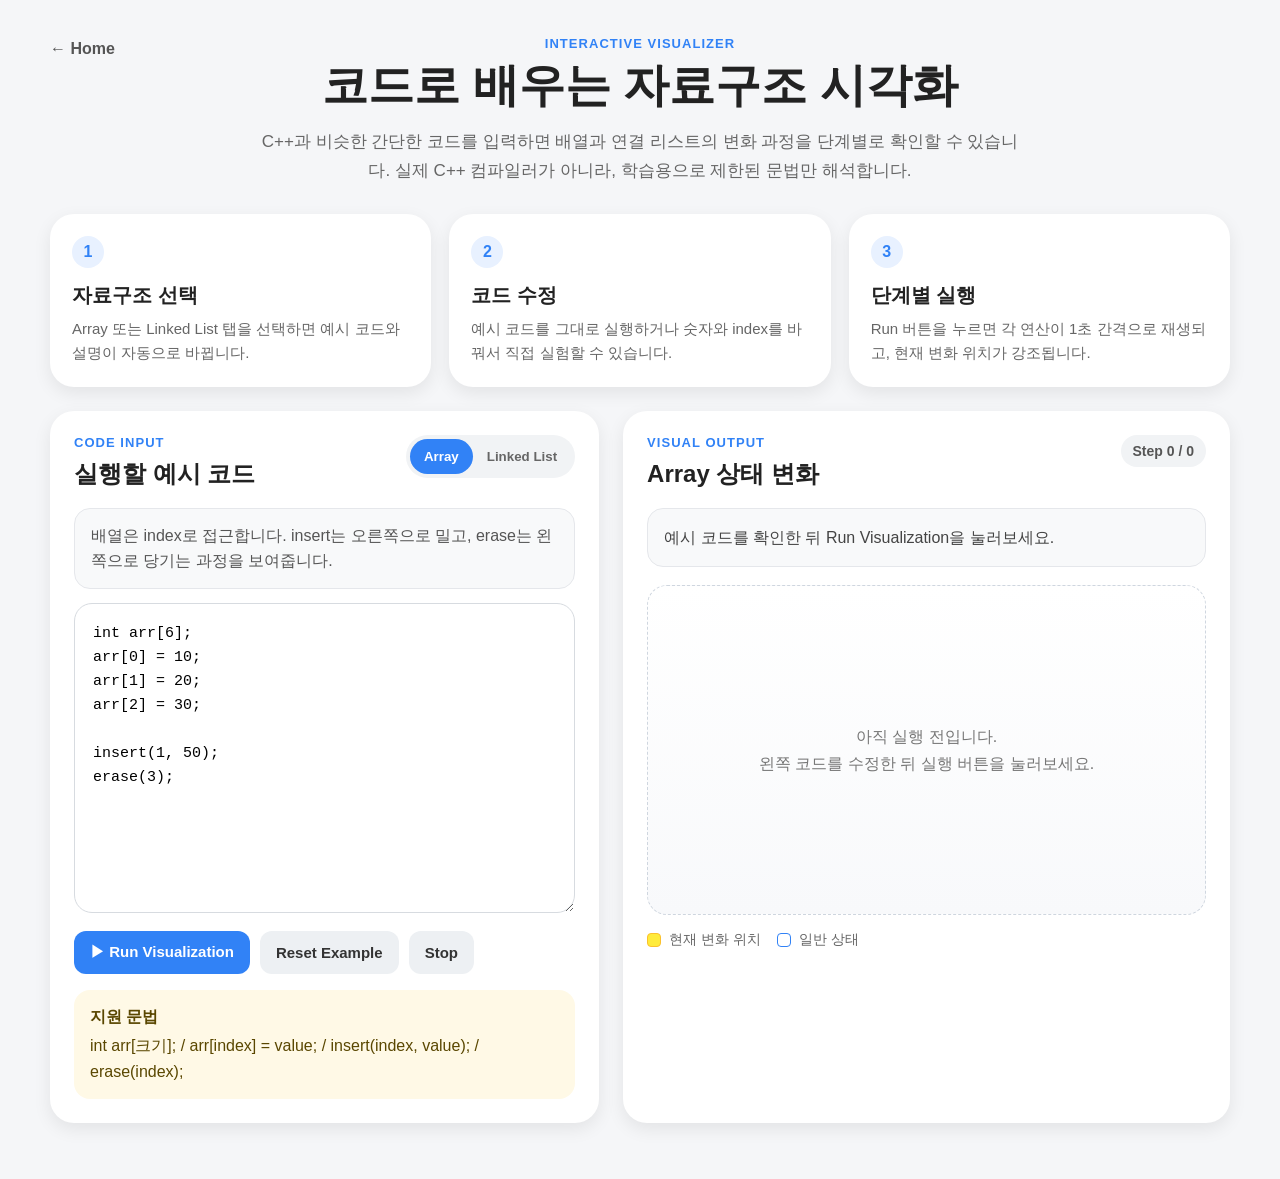
==== docs/adt-visualizer.html @ 96924b0a "add code-based ADT visualizer page" ====
<!DOCTYPE html>
<html lang="ko">
<head>
    <meta charset="UTF-8">
    <meta name="viewport" content="width=device-width, initial-scale=1.0">
    <title>Code Visualizer | Data Structure Learning Platform</title>
    <link rel="stylesheet" href="adt-visualizer.css">
</head>
<body>
    <main class="page">
        <header class="hero">
            <a class="back-link" href="index.html">← Home</a>
            <p class="eyebrow">Interactive Visualizer</p>
            <h1>코드로 배우는 자료구조 시각화</h1>
            <p class="hero-description">
                C++과 비슷한 간단한 코드를 입력하면 배열과 연결 리스트의 변화 과정을 단계별로 확인할 수 있습니다.
                실제 C++ 컴파일러가 아니라, 학습용으로 제한된 문법만 해석합니다.
            </p>
        </header>

        <section class="guide-grid" aria-label="사용 방법 안내">
            <article class="guide-card">
                <span class="guide-number">1</span>
                <h2>자료구조 선택</h2>
                <p>Array 또는 Linked List 탭을 선택하면 예시 코드와 설명이 자동으로 바뀝니다.</p>
            </article>
            <article class="guide-card">
                <span class="guide-number">2</span>
                <h2>코드 수정</h2>
                <p>예시 코드를 그대로 실행하거나 숫자와 index를 바꿔서 직접 실험할 수 있습니다.</p>
            </article>
            <article class="guide-card">
                <span class="guide-number">3</span>
                <h2>단계별 실행</h2>
                <p>Run 버튼을 누르면 각 연산이 1초 간격으로 재생되고, 현재 변화 위치가 강조됩니다.</p>
            </article>
        </section>

        <section class="workspace">
            <div class="left-panel">
                <div class="panel-header">
                    <div>
                        <p class="panel-label">Code Input</p>
                        <h2>실행할 예시 코드</h2>
                    </div>
                    <div class="tabs" role="tablist" aria-label="자료구조 선택">
                        <button class="tab-btn active" type="button" data-mode="array">Array</button>
                        <button class="tab-btn" type="button" data-mode="list">Linked List</button>
                    </div>
                </div>

                <div class="syntax-help" id="syntaxHelp"></div>
                <textarea id="codeEditor" spellcheck="false" aria-label="시각화할 코드 입력"></textarea>

                <div class="button-row">
                    <button id="runBtn" class="primary-btn" type="button">▶ Run Visualization</button>
                    <button id="resetBtn" class="secondary-btn" type="button">Reset Example</button>
                    <button id="stopBtn" class="secondary-btn" type="button">Stop</button>
                </div>

                <div class="notice">
                    <strong>지원 문법</strong>
                    <p id="supportedSyntax"></p>
                </div>
            </div>

            <div class="right-panel">
                <div class="panel-header">
                    <div>
                        <p class="panel-label">Visual Output</p>
                        <h2 id="visualTitle">Array 상태 변화</h2>
                    </div>
                    <div class="step-badge" id="stepBadge">Step 0 / 0</div>
                </div>

                <div class="status-box" id="statusMsg">왼쪽 코드를 확인한 뒤 Run Visualization을 눌러보세요.</div>
                <div class="visual-stage" id="visualStage"></div>

                <div class="legend">
                    <span><i class="legend-active"></i> 현재 변화 위치</span>
                    <span><i class="legend-normal"></i> 일반 상태</span>
                </div>
            </div>
        </section>
    </main>

    <script src="adt-visualizer.js"></script>
</body>
</html>
---- docs/adt-visualizer.css ----
* {
    margin: 0;
    padding: 0;
    box-sizing: border-box;
}

body {
    min-height: 100vh;
    background-color: #f5f6f8;
    color: #222;
    font-family: Arial, sans-serif;
}

.page {
    width: min(1180px, calc(100% - 40px));
    margin: 0 auto;
    padding: 36px 0 56px;
}

.hero {
    text-align: center;
    margin-bottom: 28px;
    position: relative;
}

.back-link {
    position: absolute;
    left: 0;
    top: 4px;
    color: #555;
    text-decoration: none;
    font-weight: 700;
}

.back-link:hover {
    color: #3182f6;
}

.eyebrow,
.panel-label {
    color: #3182f6;
    font-size: 13px;
    font-weight: 800;
    letter-spacing: 0.08em;
    text-transform: uppercase;
    margin-bottom: 8px;
}

.hero h1 {
    font-size: 46px;
    line-height: 1.15;
    margin-bottom: 16px;
}

.hero-description {
    max-width: 760px;
    margin: 0 auto;
    color: #666;
    font-size: 17px;
    line-height: 1.7;
}

.guide-grid {
    display: grid;
    grid-template-columns: repeat(3, 1fr);
    gap: 18px;
    margin-bottom: 24px;
}

.guide-card,
.left-panel,
.right-panel {
    background-color: #fff;
    border-radius: 24px;
    box-shadow: 0 6px 18px rgba(0, 0, 0, 0.08);
}

.guide-card {
    padding: 22px;
}

.guide-number {
    display: inline-flex;
    align-items: center;
    justify-content: center;
    width: 32px;
    height: 32px;
    border-radius: 50%;
    background-color: #e8f1ff;
    color: #3182f6;
    font-weight: 800;
    margin-bottom: 14px;
}

.guide-card h2 {
    font-size: 20px;
    margin-bottom: 8px;
}

.guide-card p {
    color: #666;
    line-height: 1.6;
    font-size: 15px;
}

.workspace {
    display: grid;
    grid-template-columns: 0.95fr 1.05fr;
    gap: 24px;
    align-items: stretch;
}

.left-panel,
.right-panel {
    padding: 24px;
}

.panel-header {
    display: flex;
    justify-content: space-between;
    gap: 16px;
    align-items: flex-start;
    margin-bottom: 18px;
}

.panel-header h2 {
    font-size: 24px;
}

.tabs {
    display: flex;
    padding: 4px;
    background-color: #f1f3f5;
    border-radius: 999px;
}

.tab-btn {
    border: 0;
    background: transparent;
    padding: 10px 14px;
    border-radius: 999px;
    cursor: pointer;
    font-weight: 800;
    color: #666;
}

.tab-btn.active {
    background-color: #3182f6;
    color: #fff;
}

.syntax-help {
    padding: 14px 16px;
    margin-bottom: 14px;
    border-radius: 16px;
    background-color: #f8f9fa;
    color: #555;
    line-height: 1.6;
    border: 1px solid #e5e7eb;
}

textarea {
    width: 100%;
    min-height: 310px;
    resize: vertical;
    border: 1px solid #d7dbe0;
    border-radius: 18px;
    padding: 18px;
    font-family: Consolas, 'Cascadia Code', monospace;
    font-size: 15px;
    line-height: 1.6;
    outline: none;
}

textarea:focus {
    border-color: #3182f6;
    box-shadow: 0 0 0 4px rgba(49, 130, 246, 0.12);
}

.button-row {
    display: flex;
    flex-wrap: wrap;
    gap: 10px;
    margin-top: 14px;
}

button {
    transition: 0.2s;
}

.primary-btn,
.secondary-btn {
    border: none;
    border-radius: 12px;
    padding: 12px 16px;
    cursor: pointer;
    font-size: 15px;
    font-weight: 800;
}

.primary-btn {
    background-color: #3182f6;
    color: #fff;
}

.primary-btn:hover {
    background-color: #1b64da;
}

.secondary-btn {
    background-color: #edf0f3;
    color: #333;
}

.secondary-btn:hover {
    background-color: #dde2e8;
}

.notice {
    margin-top: 16px;
    padding: 14px 16px;
    border-radius: 16px;
    background-color: #fff9e6;
    color: #5a4700;
    line-height: 1.6;
}

.notice strong {
    display: block;
    margin-bottom: 4px;
}

.step-badge {
    white-space: nowrap;
    padding: 8px 12px;
    border-radius: 999px;
    background-color: #f1f3f5;
    color: #555;
    font-weight: 800;
    font-size: 14px;
}

.status-box {
    min-height: 54px;
    padding: 16px;
    border-radius: 16px;
    background-color: #f8f9fa;
    border: 1px solid #e5e7eb;
    color: #444;
    line-height: 1.6;
    margin-bottom: 18px;
}

.visual-stage {
    min-height: 330px;
    display: flex;
    flex-wrap: wrap;
    gap: 14px;
    align-items: center;
    justify-content: center;
    padding: 28px;
    border-radius: 20px;
    background: linear-gradient(180deg, #ffffff 0%, #f8f9fb 100%);
    border: 1px dashed #cfd6df;
    overflow-x: auto;
}

.array-item {
    text-align: center;
}

.array-cell {
    width: 64px;
    height: 64px;
    display: flex;
    align-items: center;
    justify-content: center;
    border: 2px solid #3182f6;
    border-radius: 14px;
    background-color: #fff;
    font-size: 20px;
    font-weight: 800;
    transition: 0.25s;
}

.array-index {
    margin-top: 8px;
    color: #888;
    font-size: 13px;
    font-weight: 700;
}

.array-cell.active,
.list-node.active {
    background-color: #ffeb3b;
    border-color: #fbc02d;
    transform: translateY(-8px) scale(1.05);
    box-shadow: 0 10px 22px rgba(251, 192, 45, 0.32);
}

.list-chain {
    display: flex;
    align-items: center;
    justify-content: center;
    flex-wrap: wrap;
    gap: 12px;
}

.list-node {
    display: grid;
    grid-template-columns: 70px 64px;
    border: 2px solid #333;
    border-radius: 14px;
    overflow: hidden;
    background-color: #fff;
    transition: 0.25s;
}

.node-data,
.node-next {
    min-height: 58px;
    display: flex;
    align-items: center;
    justify-content: center;
    font-weight: 800;
}

.node-data {
    font-size: 20px;
}

.node-next {
    border-left: 1px solid #333;
    background-color: #f1f3f5;
    font-size: 13px;
    color: #555;
}

.arrow {
    font-size: 28px;
    font-weight: 800;
    color: #555;
}

.null-box {
    padding: 10px 14px;
    border-radius: 12px;
    background-color: #edf0f3;
    color: #666;
    font-weight: 800;
}

.empty-state {
    color: #777;
    text-align: center;
    line-height: 1.7;
}

.error {
    border-color: #ff6b6b;
    background-color: #fff5f5;
    color: #b42318;
}

.legend {
    display: flex;
    gap: 16px;
    margin-top: 16px;
    color: #666;
    font-size: 14px;
}

.legend span {
    display: inline-flex;
    align-items: center;
    gap: 8px;
}

.legend i {
    width: 14px;
    height: 14px;
    border-radius: 4px;
    display: inline-block;
}

.legend-active {
    background-color: #ffeb3b;
    border: 1px solid #fbc02d;
}

.legend-normal {
    background-color: #fff;
    border: 1px solid #3182f6;
}

@media (max-width: 980px) {
    .workspace,
    .guide-grid {
        grid-template-columns: 1fr;
    }

    .hero h1 {
        font-size: 36px;
    }

    .back-link {
        position: static;
        display: inline-block;
        margin-bottom: 18px;
    }
}
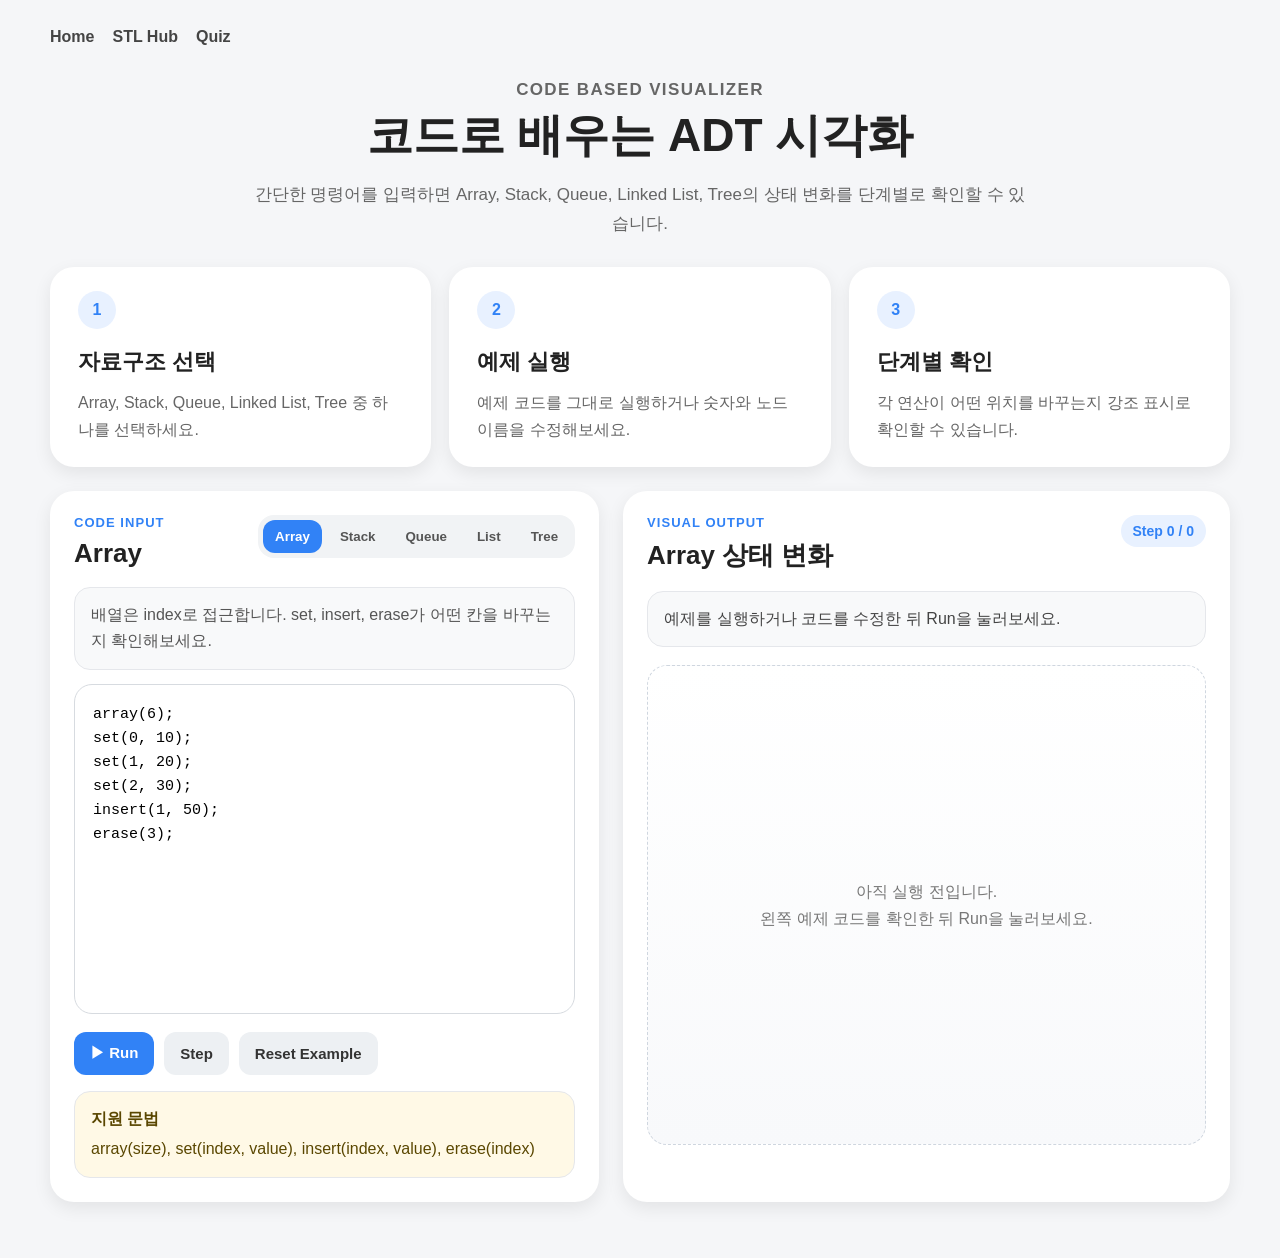
==== commit 5a6d7625: "feat: add stack, queue, tree and improve visualizer UI" ====
--- a/docs/adt-visualizer.html
+++ b/docs/adt-visualizer.html
@@ -1,89 +1,92 @@
 <!DOCTYPE html>
 <html lang="ko">
 <head>
-    <meta charset="UTF-8">
-    <meta name="viewport" content="width=device-width, initial-scale=1.0">
-    <title>Code Visualizer | Data Structure Learning Platform</title>
-    <link rel="stylesheet" href="adt-visualizer.css">
+  <meta charset="UTF-8" />
+  <meta name="viewport" content="width=device-width, initial-scale=1.0" />
+  <title>ADT Visualizer | Data Structure Learning Platform</title>
+  <link rel="stylesheet" href="adt-visualizer.css" />
 </head>
 <body>
-    <main class="page">
-        <header class="hero">
-            <a class="back-link" href="index.html">← Home</a>
-            <p class="eyebrow">Interactive Visualizer</p>
-            <h1>코드로 배우는 자료구조 시각화</h1>
-            <p class="hero-description">
-                C++과 비슷한 간단한 코드를 입력하면 배열과 연결 리스트의 변화 과정을 단계별로 확인할 수 있습니다.
-                실제 C++ 컴파일러가 아니라, 학습용으로 제한된 문법만 해석합니다.
-            </p>
-        </header>
+  <main class="page">
+    <header class="topbar">
+      <a href="index.html">Home</a>
+      <a href="stl.html">STL Hub</a>
+      <a href="quiz.html">Quiz</a>
+    </header>
 
-        <section class="guide-grid" aria-label="사용 방법 안내">
-            <article class="guide-card">
-                <span class="guide-number">1</span>
-                <h2>자료구조 선택</h2>
-                <p>Array 또는 Linked List 탭을 선택하면 예시 코드와 설명이 자동으로 바뀝니다.</p>
-            </article>
-            <article class="guide-card">
-                <span class="guide-number">2</span>
-                <h2>코드 수정</h2>
-                <p>예시 코드를 그대로 실행하거나 숫자와 index를 바꿔서 직접 실험할 수 있습니다.</p>
-            </article>
-            <article class="guide-card">
-                <span class="guide-number">3</span>
-                <h2>단계별 실행</h2>
-                <p>Run 버튼을 누르면 각 연산이 1초 간격으로 재생되고, 현재 변화 위치가 강조됩니다.</p>
-            </article>
-        </section>
+    <section class="hero">
+      <p class="eyebrow">Code Based Visualizer</p>
+      <h1>코드로 배우는 ADT 시각화</h1>
+      <p>
+        간단한 명령어를 입력하면 Array, Stack, Queue, Linked List, Tree의 상태 변화를 단계별로 확인할 수 있습니다.
+      </p>
+    </section>
 
-        <section class="workspace">
-            <div class="left-panel">
-                <div class="panel-header">
-                    <div>
-                        <p class="panel-label">Code Input</p>
-                        <h2>실행할 예시 코드</h2>
-                    </div>
-                    <div class="tabs" role="tablist" aria-label="자료구조 선택">
-                        <button class="tab-btn active" type="button" data-mode="array">Array</button>
-                        <button class="tab-btn" type="button" data-mode="list">Linked List</button>
-                    </div>
-                </div>
+    <section class="guide-grid" aria-label="사용 방법">
+      <article class="guide-card">
+        <span>1</span>
+        <h2>자료구조 선택</h2>
+        <p>Array, Stack, Queue, Linked List, Tree 중 하나를 선택하세요.</p>
+      </article>
+      <article class="guide-card">
+        <span>2</span>
+        <h2>예제 실행</h2>
+        <p>예제 코드를 그대로 실행하거나 숫자와 노드 이름을 수정해보세요.</p>
+      </article>
+      <article class="guide-card">
+        <span>3</span>
+        <h2>단계별 확인</h2>
+        <p>각 연산이 어떤 위치를 바꾸는지 강조 표시로 확인할 수 있습니다.</p>
+      </article>
+    </section>
 
-                <div class="syntax-help" id="syntaxHelp"></div>
-                <textarea id="codeEditor" spellcheck="false" aria-label="시각화할 코드 입력"></textarea>
+    <section class="workspace">
+      <section class="left-panel">
+        <div class="panel-header">
+          <div>
+            <p class="panel-label">Code Input</p>
+            <h2 id="modeTitle">Array</h2>
+          </div>
+          <div class="tabs" role="tablist" aria-label="자료구조 선택">
+            <button class="tab-btn active" data-mode="array" type="button">Array</button>
+            <button class="tab-btn" data-mode="stack" type="button">Stack</button>
+            <button class="tab-btn" data-mode="queue" type="button">Queue</button>
+            <button class="tab-btn" data-mode="list" type="button">List</button>
+            <button class="tab-btn" data-mode="tree" type="button">Tree</button>
+          </div>
+        </div>
 
-                <div class="button-row">
-                    <button id="runBtn" class="primary-btn" type="button">▶ Run Visualization</button>
-                    <button id="resetBtn" class="secondary-btn" type="button">Reset Example</button>
-                    <button id="stopBtn" class="secondary-btn" type="button">Stop</button>
-                </div>
+        <div class="syntax-help" id="syntaxHelp"></div>
+        <textarea id="codeEditor" spellcheck="false" aria-label="시각화 코드 입력"></textarea>
 
-                <div class="notice">
-                    <strong>지원 문법</strong>
-                    <p id="supportedSyntax"></p>
-                </div>
-            </div>
+        <div class="button-row">
+          <button class="primary-btn" id="runBtn" type="button">▶ Run</button>
+          <button class="secondary-btn" id="stepBtn" type="button">Step</button>
+          <button class="secondary-btn" id="resetBtn" type="button">Reset Example</button>
+        </div>
 
-            <div class="right-panel">
-                <div class="panel-header">
-                    <div>
-                        <p class="panel-label">Visual Output</p>
-                        <h2 id="visualTitle">Array 상태 변화</h2>
-                    </div>
-                    <div class="step-badge" id="stepBadge">Step 0 / 0</div>
-                </div>
+        <div class="supported-box">
+          <strong>지원 문법</strong>
+          <p id="supportedSyntax"></p>
+        </div>
+      </section>
 
-                <div class="status-box" id="statusMsg">왼쪽 코드를 확인한 뒤 Run Visualization을 눌러보세요.</div>
-                <div class="visual-stage" id="visualStage"></div>
+      <section class="right-panel">
+        <div class="panel-header">
+          <div>
+            <p class="panel-label">Visual Output</p>
+            <h2 id="visualTitle">Array 상태</h2>
+          </div>
+          <div class="step-badge" id="stepBadge">Step 0 / 0</div>
+        </div>
 
-                <div class="legend">
-                    <span><i class="legend-active"></i> 현재 변화 위치</span>
-                    <span><i class="legend-normal"></i> 일반 상태</span>
-                </div>
-            </div>
-        </section>
-    </main>
+        <div class="status-box" id="statusMsg">예제를 실행하거나 코드를 수정한 뒤 Run을 눌러보세요.</div>
+        <div class="visual-stage" id="visualStage"></div>
+        <div class="traversal-result" id="traversalResult" hidden></div>
+      </section>
+    </section>
+  </main>
 
-    <script src="adt-visualizer.js"></script>
+  <script src="adt-visualizer.js"></script>
 </body>
 </html>
--- a/docs/adt-visualizer.css
+++ b/docs/adt-visualizer.css
@@ -1,411 +1,539 @@
 * {
-    margin: 0;
-    padding: 0;
-    box-sizing: border-box;
+  margin: 0;
+  padding: 0;
+  box-sizing: border-box;
 }
 
 body {
-    min-height: 100vh;
-    background-color: #f5f6f8;
-    color: #222;
-    font-family: Arial, sans-serif;
+  min-height: 100vh;
+  background: #f5f6f8;
+  color: #222;
+  font-family: Arial, sans-serif;
 }
 
 .page {
-    width: min(1180px, calc(100% - 40px));
-    margin: 0 auto;
-    padding: 36px 0 56px;
+  width: min(1180px, calc(100% - 40px));
+  margin: 0 auto;
+  padding: 28px 0 56px;
+}
+
+.topbar {
+  display: flex;
+  gap: 18px;
+  margin-bottom: 30px;
+}
+
+.topbar a {
+  color: #444;
+  text-decoration: none;
+  font-weight: 800;
+}
+
+.topbar a:hover {
+  color: #3182f6;
 }
 
 .hero {
-    text-align: center;
-    margin-bottom: 28px;
-    position: relative;
-}
-
-.back-link {
-    position: absolute;
-    left: 0;
-    top: 4px;
-    color: #555;
-    text-decoration: none;
-    font-weight: 700;
-}
-
-.back-link:hover {
-    color: #3182f6;
+  text-align: center;
+  margin-bottom: 28px;
 }
 
 .eyebrow,
 .panel-label {
-    color: #3182f6;
-    font-size: 13px;
-    font-weight: 800;
-    letter-spacing: 0.08em;
-    text-transform: uppercase;
-    margin-bottom: 8px;
+  color: #3182f6;
+  font-size: 13px;
+  font-weight: 900;
+  letter-spacing: 0.08em;
+  text-transform: uppercase;
+  margin-bottom: 8px;
 }
 
 .hero h1 {
-    font-size: 46px;
-    line-height: 1.15;
-    margin-bottom: 16px;
-}
-
-.hero-description {
-    max-width: 760px;
-    margin: 0 auto;
-    color: #666;
-    font-size: 17px;
-    line-height: 1.7;
+  font-size: 46px;
+  margin-bottom: 14px;
+}
+
+.hero p {
+  max-width: 780px;
+  margin: 0 auto;
+  color: #666;
+  line-height: 1.7;
+  font-size: 17px;
 }
 
 .guide-grid {
-    display: grid;
-    grid-template-columns: repeat(3, 1fr);
-    gap: 18px;
-    margin-bottom: 24px;
+  display: grid;
+  grid-template-columns: repeat(3, 1fr);
+  gap: 18px;
+  margin-bottom: 24px;
 }
 
 .guide-card,
 .left-panel,
 .right-panel {
-    background-color: #fff;
-    border-radius: 24px;
-    box-shadow: 0 6px 18px rgba(0, 0, 0, 0.08);
+  background: white;
+  border-radius: 24px;
+  box-shadow: 0 6px 18px rgba(0,0,0,0.08);
 }
 
 .guide-card {
-    padding: 22px;
-}
-
-.guide-number {
-    display: inline-flex;
-    align-items: center;
-    justify-content: center;
-    width: 32px;
-    height: 32px;
-    border-radius: 50%;
-    background-color: #e8f1ff;
-    color: #3182f6;
-    font-weight: 800;
-    margin-bottom: 14px;
+  padding: 24px 28px;
+}
+
+.guide-card span {
+  display: inline-flex;
+  width: 38px;
+  height: 38px;
+  border-radius: 50%;
+  align-items: center;
+  justify-content: center;
+  background: #e8f1ff;
+  color: #3182f6;
+  font-weight: 900;
+  margin-bottom: 18px;
 }
 
 .guide-card h2 {
-    font-size: 20px;
-    margin-bottom: 8px;
+  font-size: 22px;
+  margin-bottom: 12px;
 }
 
 .guide-card p {
-    color: #666;
-    line-height: 1.6;
-    font-size: 15px;
+  color: #666;
+  line-height: 1.7;
 }
 
 .workspace {
-    display: grid;
-    grid-template-columns: 0.95fr 1.05fr;
-    gap: 24px;
-    align-items: stretch;
+  display: grid;
+  grid-template-columns: minmax(430px, 0.95fr) minmax(520px, 1.05fr);
+  gap: 24px;
+  align-items: stretch;
 }
 
 .left-panel,
 .right-panel {
-    padding: 24px;
+  min-width: 0;
+}
+
+.left-panel,
+.right-panel {
+  padding: 24px;
 }
 
 .panel-header {
-    display: flex;
-    justify-content: space-between;
-    gap: 16px;
-    align-items: flex-start;
-    margin-bottom: 18px;
+  display: flex;
+  justify-content: space-between;
+  align-items: flex-start;
+  gap: 16px;
+  margin-bottom: 18px;
 }
 
 .panel-header h2 {
-    font-size: 24px;
+  font-size: 26px;
 }
 
 .tabs {
-    display: flex;
-    padding: 4px;
-    background-color: #f1f3f5;
-    border-radius: 999px;
+  display: flex;
+  flex-wrap: wrap;
+  gap: 6px;
+  padding: 5px;
+  background: #f1f3f5;
+  border-radius: 16px;
 }
 
 .tab-btn {
-    border: 0;
-    background: transparent;
-    padding: 10px 14px;
-    border-radius: 999px;
-    cursor: pointer;
-    font-weight: 800;
-    color: #666;
+  border: 0;
+  border-radius: 12px;
+  padding: 9px 12px;
+  font-weight: 900;
+  color: #555;
+  background: transparent;
+  cursor: pointer;
 }
 
 .tab-btn.active {
-    background-color: #3182f6;
-    color: #fff;
+  background: #3182f6;
+  color: white;
+}
+
+.syntax-help,
+.supported-box,
+.status-box,
+.traversal-result {
+  padding: 14px 16px;
+  border-radius: 16px;
+  line-height: 1.65;
+  border: 1px solid #e5e7eb;
 }
 
 .syntax-help {
-    padding: 14px 16px;
-    margin-bottom: 14px;
-    border-radius: 16px;
-    background-color: #f8f9fa;
-    color: #555;
-    line-height: 1.6;
-    border: 1px solid #e5e7eb;
+  background: #f8f9fa;
+  color: #555;
+  margin-bottom: 14px;
 }
 
 textarea {
-    width: 100%;
-    min-height: 310px;
-    resize: vertical;
-    border: 1px solid #d7dbe0;
-    border-radius: 18px;
-    padding: 18px;
-    font-family: Consolas, 'Cascadia Code', monospace;
-    font-size: 15px;
-    line-height: 1.6;
-    outline: none;
+  width: 100%;
+  min-height: 330px;
+  resize: none;
+  padding: 18px;
+  border: 1px solid #d7dbe0;
+  border-radius: 18px;
+  font-family: Consolas, 'Cascadia Code', monospace;
+  font-size: 15px;
+  line-height: 1.6;
+  outline: none;
 }
 
 textarea:focus {
-    border-color: #3182f6;
-    box-shadow: 0 0 0 4px rgba(49, 130, 246, 0.12);
+  border-color: #3182f6;
+  box-shadow: 0 0 0 4px rgba(49,130,246,0.12);
 }
 
 .button-row {
-    display: flex;
-    flex-wrap: wrap;
-    gap: 10px;
-    margin-top: 14px;
-}
-
-button {
-    transition: 0.2s;
+  display: flex;
+  flex-wrap: wrap;
+  gap: 10px;
+  margin-top: 14px;
 }
 
 .primary-btn,
 .secondary-btn {
-    border: none;
-    border-radius: 12px;
-    padding: 12px 16px;
-    cursor: pointer;
-    font-size: 15px;
-    font-weight: 800;
+  border: 0;
+  border-radius: 12px;
+  padding: 12px 16px;
+  cursor: pointer;
+  font-weight: 900;
+  font-size: 15px;
 }
 
 .primary-btn {
-    background-color: #3182f6;
-    color: #fff;
+  background: #3182f6;
+  color: white;
 }
 
 .primary-btn:hover {
-    background-color: #1b64da;
+  background: #1b64da;
 }
 
 .secondary-btn {
-    background-color: #edf0f3;
-    color: #333;
+  background: #edf0f3;
+  color: #333;
 }
 
 .secondary-btn:hover {
-    background-color: #dde2e8;
-}
-
-.notice {
-    margin-top: 16px;
-    padding: 14px 16px;
-    border-radius: 16px;
-    background-color: #fff9e6;
-    color: #5a4700;
-    line-height: 1.6;
-}
-
-.notice strong {
-    display: block;
-    margin-bottom: 4px;
+  background: #dde2e8;
+}
+
+.supported-box {
+  margin-top: 16px;
+  background: #fff9e6;
+  color: #5a4700;
+}
+
+.supported-box strong {
+  display: block;
+  margin-bottom: 4px;
 }
 
 .step-badge {
-    white-space: nowrap;
-    padding: 8px 12px;
-    border-radius: 999px;
-    background-color: #f1f3f5;
-    color: #555;
-    font-weight: 800;
-    font-size: 14px;
+  white-space: nowrap;
+  padding: 8px 12px;
+  border-radius: 999px;
+  background: #e8f1ff;
+  color: #3182f6;
+  font-weight: 900;
+  font-size: 14px;
 }
 
 .status-box {
-    min-height: 54px;
-    padding: 16px;
-    border-radius: 16px;
-    background-color: #f8f9fa;
-    border: 1px solid #e5e7eb;
-    color: #444;
-    line-height: 1.6;
-    margin-bottom: 18px;
+  background: #f8f9fa;
+  color: #444;
+  margin-bottom: 18px;
+  min-height: 56px;
 }
 
 .visual-stage {
-    min-height: 330px;
-    display: flex;
-    flex-wrap: wrap;
-    gap: 14px;
-    align-items: center;
-    justify-content: center;
-    padding: 28px;
-    border-radius: 20px;
-    background: linear-gradient(180deg, #ffffff 0%, #f8f9fb 100%);
-    border: 1px dashed #cfd6df;
-    overflow-x: auto;
+  width: 100%;
+  height: 480px;
+  min-height: 480px;
+  max-height: 480px;
+  padding: 28px;
+  border-radius: 20px;
+  background: linear-gradient(180deg, #ffffff 0%, #f8f9fb 100%);
+  border: 1px dashed #cfd6df;
+  overflow: auto;
+  display: flex;
+  align-items: center;
+  justify-content: center;
+}
+
+.visual-stage.list-stage {
+  align-items: center;
+  justify-content: flex-start;
+  overflow-x: auto;
+  overflow-y: hidden;
+}
+
+.visual-stage.tree-stage {
+  align-items: flex-start;
+  justify-content: center;
+  overflow: auto;
+}
+
+.empty-state {
+  color: #777;
+  text-align: center;
+  line-height: 1.7;
+}
+
+.traversal-result {
+  margin-top: 16px;
+  background: #fff8dc;
+  border-color: #f3d98b;
+  color: #4a3a00;
+  font-weight: 800;
+  word-break: break-word;
+}
+
+.array-view,
+.queue-view,
+.stack-view,
+.list-view {
+  display: flex;
+  align-items: center;
+  justify-content: center;
+  gap: 12px;
+  flex-wrap: wrap;
+  width: 100%;
+}
+
+.stack-view {
+  flex-direction: column;
+  gap: 10px;
+}
+
+.stack-label {
+  font-weight: 900;
+  color: #3182f6;
+  margin-bottom: 4px;
 }
 
 .array-item {
-    text-align: center;
-}
-
-.array-cell {
-    width: 64px;
-    height: 64px;
-    display: flex;
-    align-items: center;
-    justify-content: center;
-    border: 2px solid #3182f6;
-    border-radius: 14px;
-    background-color: #fff;
-    font-size: 20px;
-    font-weight: 800;
-    transition: 0.25s;
+  text-align: center;
+}
+
+.array-cell,
+.stack-cell,
+.queue-cell {
+  width: 64px;
+  height: 64px;
+  border-radius: 14px;
+  border: 2px solid #3182f6;
+  background: white;
+  color: #222;
+  display: flex;
+  align-items: center;
+  justify-content: center;
+  font-size: 20px;
+  font-weight: 900;
+  transition: 0.22s ease;
+}
+
+.stack-cell,
+.queue-cell {
+  width: auto;
+  min-width: 76px;
+  padding: 0 18px;
 }
 
 .array-index {
-    margin-top: 8px;
-    color: #888;
-    font-size: 13px;
-    font-weight: 700;
-}
-
-.array-cell.active,
+  color: #888;
+  margin-top: 8px;
+  font-size: 13px;
+  font-weight: 800;
+}
+
+.active-cell,
+.list-node.active,
+.tree-node.active {
+  background: #ffeb3b;
+  border-color: #fbc02d;
+  box-shadow: 0 10px 24px rgba(251,192,45,0.34);
+}
+
+.pointer-label {
+  padding: 8px 10px;
+  border-radius: 999px;
+  background: #edf0f3;
+  color: #666;
+  font-weight: 900;
+  font-size: 13px;
+}
+
+/* Linked List: fixed output size + clean node style */
+.list-view {
+  display: flex;
+  align-items: center;
+  justify-content: flex-start;
+  flex-wrap: nowrap;
+  width: max-content;
+  min-width: max-content;
+  padding: 110px 72px;
+}
+
+.list-chain {
+  display: flex;
+  align-items: center;
+  min-width: max-content;
+  flex: 0 0 auto;
+}
+
+.list-node {
+  width: 168px;
+  height: 84px;
+  display: grid;
+  grid-template-columns: 1fr 72px;
+  border: 3px solid #3182f6;
+  border-radius: 22px;
+  overflow: hidden;
+  background: white;
+  color: #222;
+  flex: 0 0 auto;
+  transition: background-color 0.22s ease, border-color 0.22s ease, box-shadow 0.22s ease;
+}
+
 .list-node.active {
-    background-color: #ffeb3b;
-    border-color: #fbc02d;
-    transform: translateY(-8px) scale(1.05);
-    box-shadow: 0 10px 22px rgba(251, 192, 45, 0.32);
-}
-
-.list-chain {
-    display: flex;
-    align-items: center;
-    justify-content: center;
-    flex-wrap: wrap;
-    gap: 12px;
-}
-
-.list-node {
-    display: grid;
-    grid-template-columns: 70px 64px;
-    border: 2px solid #333;
-    border-radius: 14px;
-    overflow: hidden;
-    background-color: #fff;
-    transition: 0.25s;
-}
-
-.node-data,
-.node-next {
-    min-height: 58px;
-    display: flex;
-    align-items: center;
-    justify-content: center;
-    font-weight: 800;
-}
-
-.node-data {
-    font-size: 20px;
-}
-
-.node-next {
-    border-left: 1px solid #333;
-    background-color: #f1f3f5;
-    font-size: 13px;
-    color: #555;
-}
-
-.arrow {
-    font-size: 28px;
-    font-weight: 800;
-    color: #555;
-}
-
-.null-box {
-    padding: 10px 14px;
-    border-radius: 12px;
-    background-color: #edf0f3;
-    color: #666;
-    font-weight: 800;
-}
-
-.empty-state {
-    color: #777;
-    text-align: center;
-    line-height: 1.7;
-}
-
-.error {
-    border-color: #ff6b6b;
-    background-color: #fff5f5;
-    color: #b42318;
-}
-
-.legend {
-    display: flex;
-    gap: 16px;
-    margin-top: 16px;
-    color: #666;
-    font-size: 14px;
-}
-
-.legend span {
-    display: inline-flex;
-    align-items: center;
-    gap: 8px;
-}
-
-.legend i {
-    width: 14px;
-    height: 14px;
-    border-radius: 4px;
-    display: inline-block;
-}
-
-.legend-active {
-    background-color: #ffeb3b;
-    border: 1px solid #fbc02d;
-}
-
-.legend-normal {
-    background-color: #fff;
-    border: 1px solid #3182f6;
-}
-
-@media (max-width: 980px) {
-    .workspace,
-    .guide-grid {
-        grid-template-columns: 1fr;
-    }
-
-    .hero h1 {
-        font-size: 36px;
-    }
-
-    .back-link {
-        position: static;
-        display: inline-block;
-        margin-bottom: 18px;
-    }
-}
+  background: #ffeb3b;
+  border-color: #fbc02d;
+  box-shadow: 0 10px 24px rgba(251,192,45,0.34);
+}
+
+.list-elem,
+.list-next {
+  display: flex;
+  align-items: center;
+  justify-content: center;
+  font-size: 24px;
+  font-weight: 900;
+  color: #222;
+}
+
+.list-next {
+  border-left: 3px solid #3182f6;
+}
+
+.list-node.active .list-next {
+  border-left-color: #fbc02d;
+}
+
+.next-dot {
+  width: 16px;
+  height: 16px;
+  border-radius: 50%;
+  background: #111;
+}
+
+.list-arrow {
+  position: relative;
+  width: 72px;
+  height: 3px;
+  margin: 0 12px;
+  background: #222;
+  flex: 0 0 auto;
+}
+
+.list-arrow::after {
+  content: '';
+  position: absolute;
+  right: -1px;
+  top: 50%;
+  width: 13px;
+  height: 13px;
+  border-top: 3px solid #222;
+  border-right: 3px solid #222;
+  transform: translateY(-50%) rotate(45deg);
+}
+
+.null-pill {
+  padding: 13px 18px;
+  border-radius: 14px;
+  background: #edf0f3;
+  color: #666;
+  font-size: 18px;
+  font-weight: 900;
+  letter-spacing: 0.05em;
+  flex: 0 0 auto;
+}
+
+.tree-canvas {
+  position: relative;
+  min-width: max-content;
+  min-height: max-content;
+  padding: 120px 120px 150px;
+}
+
+.tree-lines {
+  position: absolute;
+  inset: 0;
+  width: 100%;
+  height: 100%;
+  pointer-events: none;
+}
+
+.tree-root {
+  position: relative;
+  z-index: 2;
+  display: flex;
+  justify-content: center;
+  min-width: max-content;
+}
+
+.tree-node-wrapper {
+  display: flex;
+  flex-direction: column;
+  align-items: center;
+}
+
+.tree-node {
+  width: 64px;
+  height: 64px;
+  border-radius: 50%;
+  border: 2px solid #3182f6;
+  background: #3182f6;
+  color: white;
+  display: flex;
+  align-items: center;
+  justify-content: center;
+  font-weight: 900;
+  font-size: 20px;
+  transition: 0.22s ease;
+}
+
+.children {
+  display: flex;
+  justify-content: center;
+  gap: 44px;
+  margin-top: 70px;
+}
+
+.child-branch {
+  display: flex;
+  flex-direction: column;
+  align-items: center;
+}
+
+@media (max-width: 900px) {
+  .guide-grid,
+  .workspace {
+    grid-template-columns: 1fr;
+  }
+
+  .hero h1 {
+    font-size: 36px;
+  }
+
+  .panel-header {
+    flex-direction: column;
+  }
+}
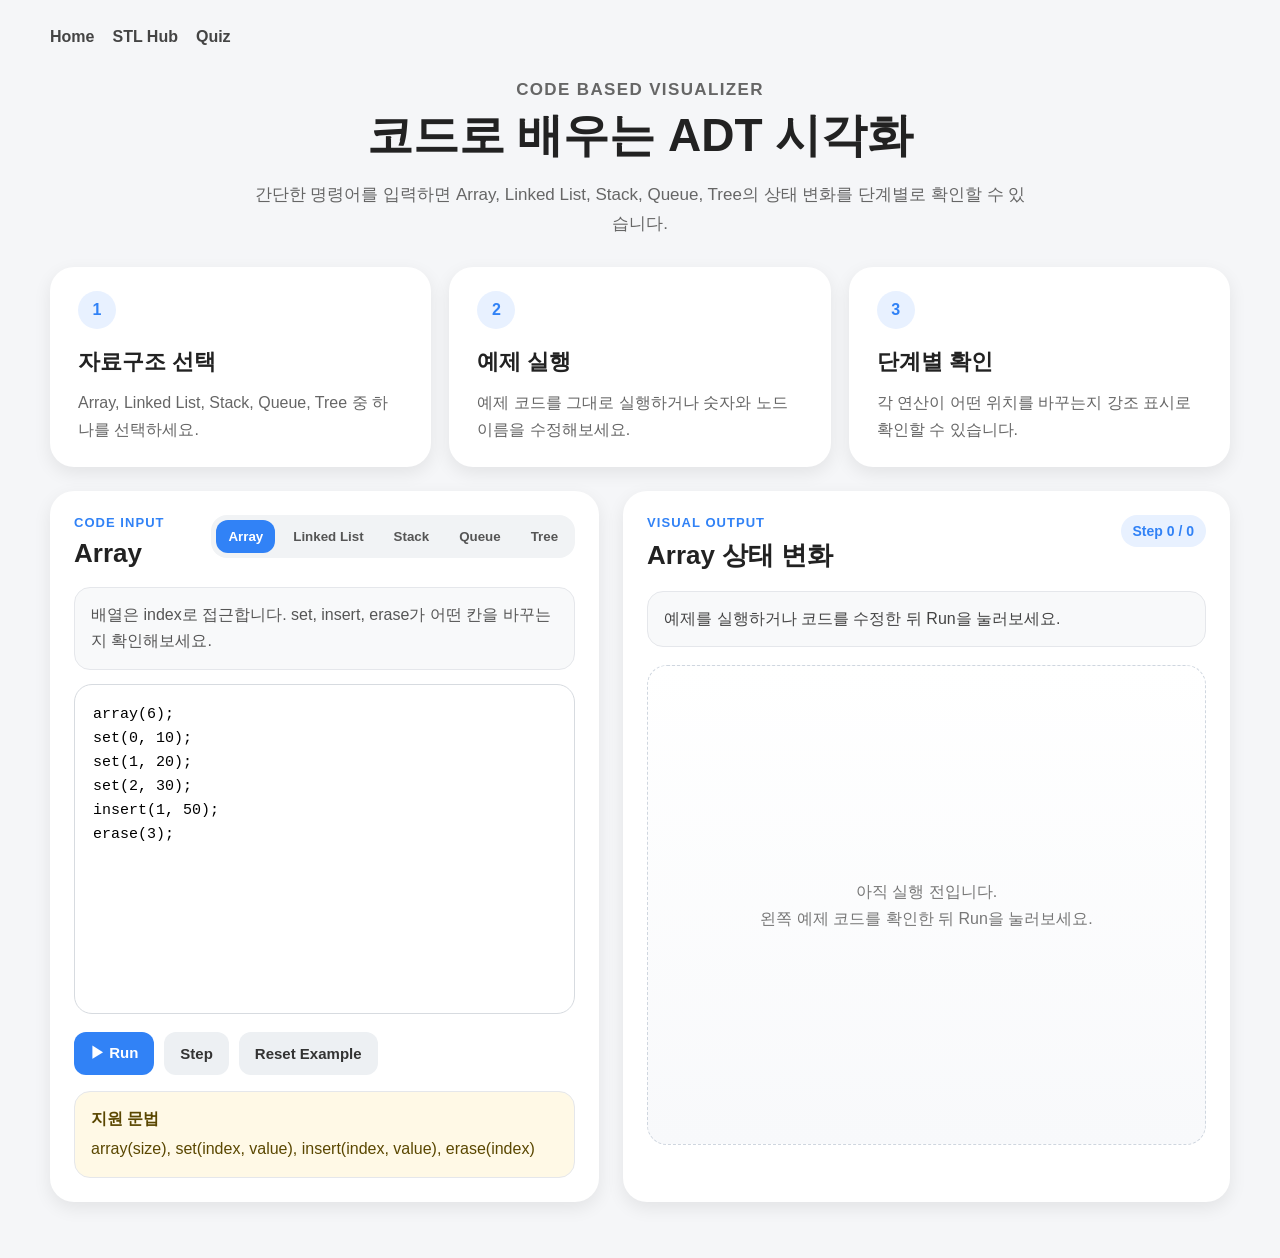
==== commit 85df4124: "git add . git commit -m "refactor: unify structure order across pages" git push" ====
--- a/docs/adt-visualizer.html
+++ b/docs/adt-visualizer.html
@@ -18,7 +18,7 @@
       <p class="eyebrow">Code Based Visualizer</p>
       <h1>코드로 배우는 ADT 시각화</h1>
       <p>
-        간단한 명령어를 입력하면 Array, Stack, Queue, Linked List, Tree의 상태 변화를 단계별로 확인할 수 있습니다.
+        간단한 명령어를 입력하면 Array, Linked List, Stack, Queue, Tree의 상태 변화를 단계별로 확인할 수 있습니다.
       </p>
     </section>
 
@@ -26,7 +26,7 @@
       <article class="guide-card">
         <span>1</span>
         <h2>자료구조 선택</h2>
-        <p>Array, Stack, Queue, Linked List, Tree 중 하나를 선택하세요.</p>
+        <p>Array, Linked List, Stack, Queue, Tree 중 하나를 선택하세요.</p>
       </article>
       <article class="guide-card">
         <span>2</span>
@@ -49,9 +49,9 @@
           </div>
           <div class="tabs" role="tablist" aria-label="자료구조 선택">
             <button class="tab-btn active" data-mode="array" type="button">Array</button>
+            <button class="tab-btn" data-mode="list" type="button">Linked List</button>
             <button class="tab-btn" data-mode="stack" type="button">Stack</button>
             <button class="tab-btn" data-mode="queue" type="button">Queue</button>
-            <button class="tab-btn" data-mode="list" type="button">List</button>
             <button class="tab-btn" data-mode="tree" type="button">Tree</button>
           </div>
         </div>
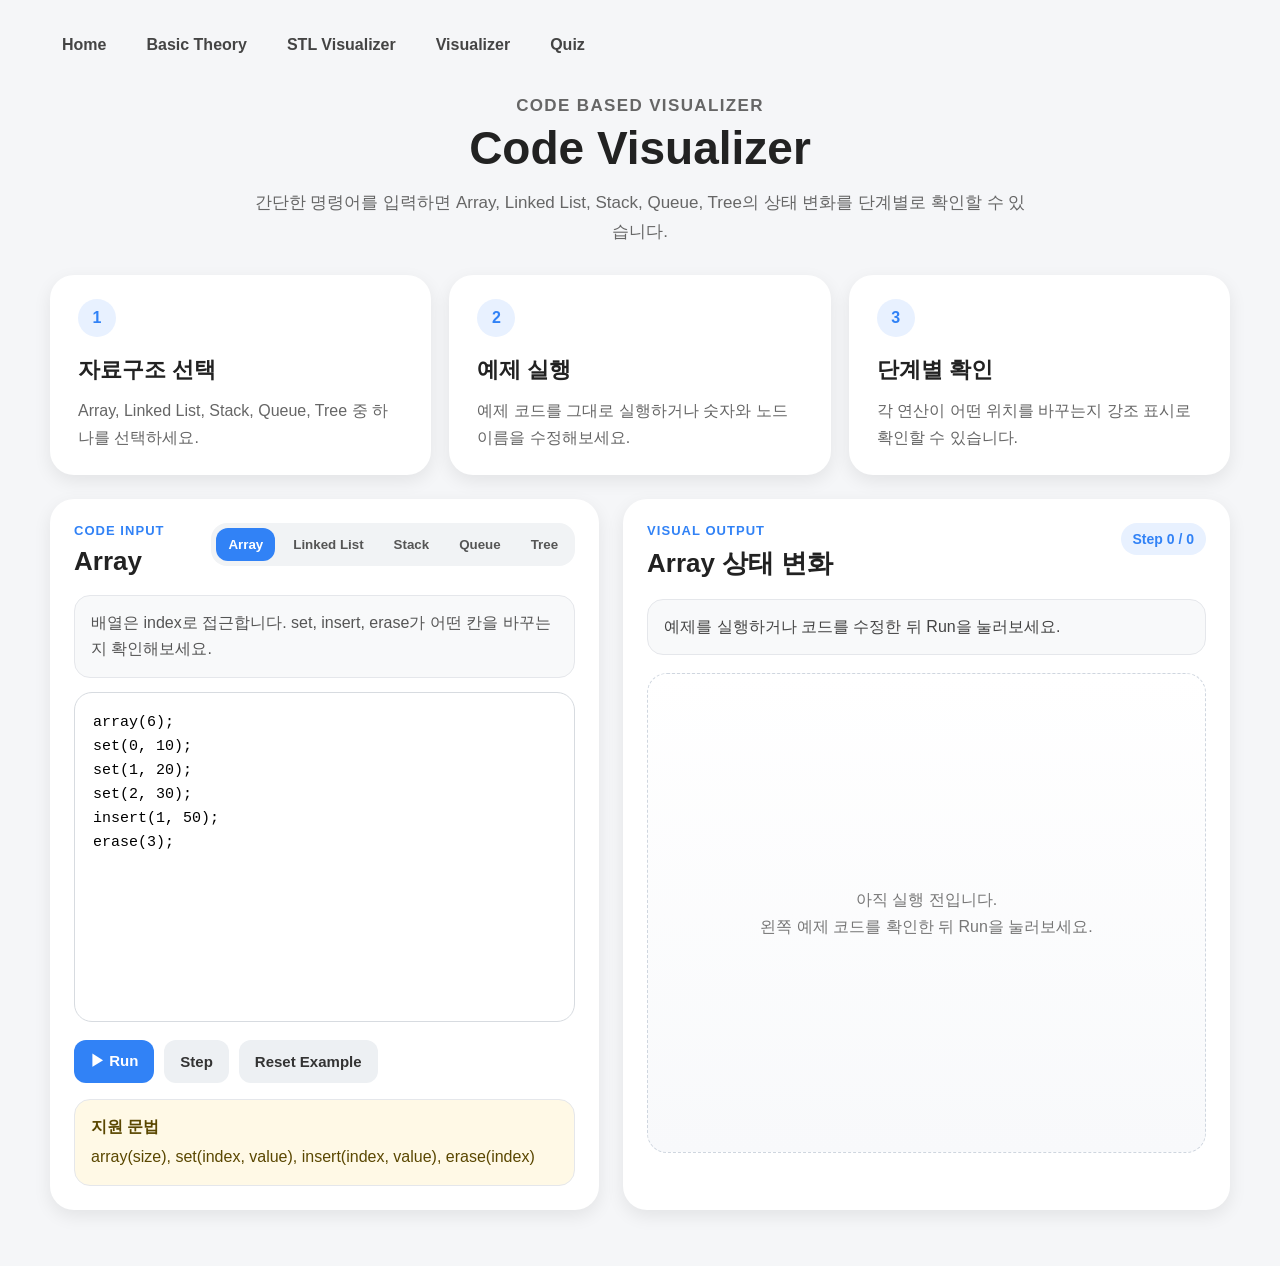
==== commit 1d1bfe5f: "git add . git commit -m "fix: polish frontend UI before release" git push" ====
--- a/docs/adt-visualizer.html
+++ b/docs/adt-visualizer.html
@@ -8,15 +8,17 @@
 </head>
 <body>
   <main class="page">
-    <header class="topbar">
+    <header class="topbar" aria-label="주요 메뉴">
       <a href="index.html">Home</a>
-      <a href="stl.html">STL Hub</a>
+      <a href="theory.html">Basic Theory</a>
+      <a href="stl.html">STL Visualizer</a>
+      <a href="visualizer.html">Visualizer</a>
       <a href="quiz.html">Quiz</a>
     </header>
 
     <section class="hero">
       <p class="eyebrow">Code Based Visualizer</p>
-      <h1>코드로 배우는 ADT 시각화</h1>
+      <h1>Code Visualizer</h1>
       <p>
         간단한 명령어를 입력하면 Array, Linked List, Stack, Queue, Tree의 상태 변화를 단계별로 확인할 수 있습니다.
       </p>
--- a/docs/adt-visualizer.css
+++ b/docs/adt-visualizer.css
@@ -19,7 +19,9 @@
 
 .topbar {
   display: flex;
-  gap: 18px;
+  gap: 16px;
+  flex-wrap: wrap;
+  align-items: center;
   margin-bottom: 30px;
 }
 
@@ -27,10 +29,13 @@
   color: #444;
   text-decoration: none;
   font-weight: 800;
+  padding: 8px 12px;
+  border-radius: 999px;
 }
 
 .topbar a:hover {
   color: #3182f6;
+  background-color: #e8f1ff;
 }
 
 .hero {
@@ -379,34 +384,36 @@
   flex-wrap: nowrap;
   width: max-content;
   min-width: max-content;
-  padding: 110px 72px;
+  padding: 60px 36px;
 }
 
 .list-chain {
   display: flex;
   align-items: center;
+  gap: 8px;
   min-width: max-content;
   flex: 0 0 auto;
 }
 
 .list-node {
-  width: 168px;
-  height: 84px;
+  width: 160px;
+  height: 64px;
   display: grid;
-  grid-template-columns: 1fr 72px;
-  border: 3px solid #3182f6;
-  border-radius: 22px;
+  grid-template-columns: 6fr 4fr;
+  border: 2px solid #3182f6;
+  border-radius: 16px;
   overflow: hidden;
   background: white;
   color: #222;
   flex: 0 0 auto;
-  transition: background-color 0.22s ease, border-color 0.22s ease, box-shadow 0.22s ease;
+  transition: border-color 0.22s ease, box-shadow 0.22s ease, transform 0.22s ease;
 }
 
 .list-node.active {
-  background: #ffeb3b;
-  border-color: #fbc02d;
-  box-shadow: 0 10px 24px rgba(251,192,45,0.34);
+  background: white;
+  border-color: #f7c948;
+  box-shadow: 0 8px 16px rgba(247,201,77,0.34);
+  transform: translateY(-2px);
 }
 
 .list-elem,
@@ -414,31 +421,33 @@
   display: flex;
   align-items: center;
   justify-content: center;
-  font-size: 24px;
+  font-size: 18px;
   font-weight: 900;
   color: #222;
+  border: none;
+  box-shadow: none;
+  outline: none;
 }
 
 .list-next {
-  border-left: 3px solid #3182f6;
+  border-left: 2px solid #3182f6;
 }
 
 .list-node.active .list-next {
-  border-left-color: #fbc02d;
+  border-left-color: #f7c948;
 }
 
 .next-dot {
-  width: 16px;
-  height: 16px;
+  width: 10px;
+  height: 10px;
   border-radius: 50%;
   background: #111;
 }
 
 .list-arrow {
   position: relative;
-  width: 72px;
-  height: 3px;
-  margin: 0 12px;
+  width: 36px;
+  height: 2px;
   background: #222;
   flex: 0 0 auto;
 }
@@ -448,19 +457,20 @@
   position: absolute;
   right: -1px;
   top: 50%;
-  width: 13px;
-  height: 13px;
-  border-top: 3px solid #222;
-  border-right: 3px solid #222;
+  width: 9px;
+  height: 9px;
+  border-top: 2px solid #222;
+  border-right: 2px solid #222;
   transform: translateY(-50%) rotate(45deg);
 }
 
-.null-pill {
-  padding: 13px 18px;
-  border-radius: 14px;
+.null-pill,
+.null-box {
+  padding: 9px 14px;
+  border-radius: 12px;
   background: #edf0f3;
   color: #666;
-  font-size: 18px;
+  font-size: 14px;
   font-weight: 900;
   letter-spacing: 0.05em;
   flex: 0 0 auto;
@@ -500,14 +510,20 @@
   height: 64px;
   border-radius: 50%;
   border: 2px solid #3182f6;
-  background: #3182f6;
-  color: white;
+  background: white;
+  color: #222;
   display: flex;
   align-items: center;
   justify-content: center;
   font-weight: 900;
   font-size: 20px;
   transition: 0.22s ease;
+}
+
+.tree-node.active {
+  background: #fff7cd;
+  border-color: #f7c948;
+  color: #222;
 }
 
 .children {
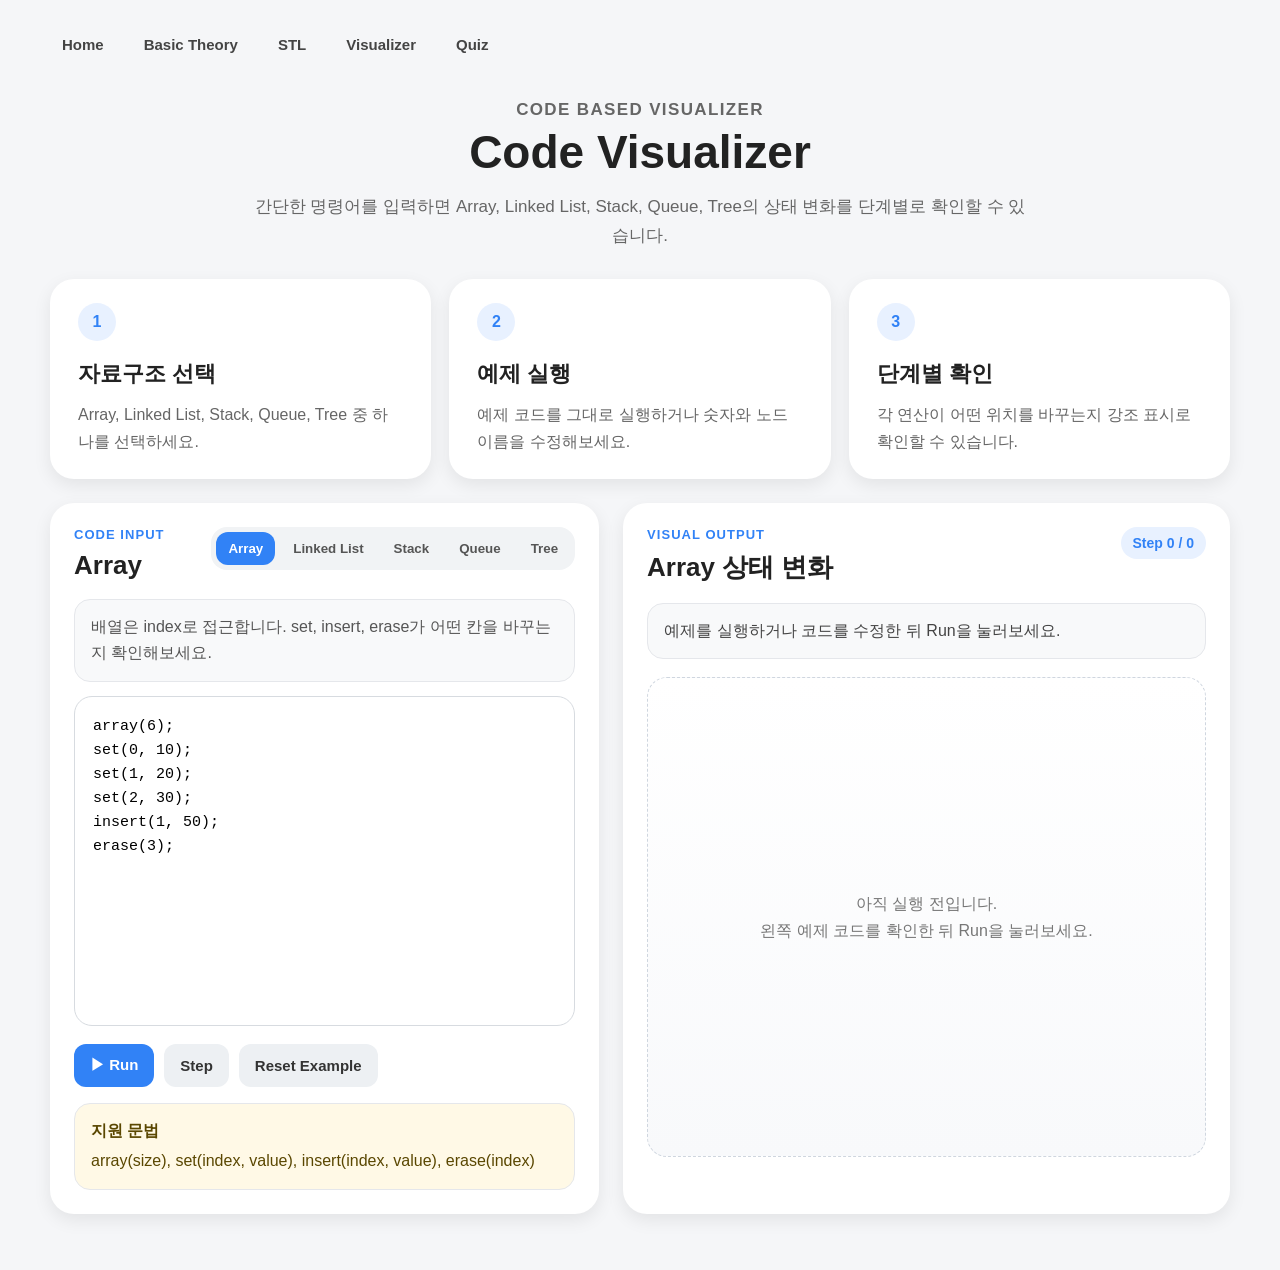
==== commit 95950d8d: "git add . git commit -m "fix: unify top navigation style" git push" ====
--- a/docs/adt-visualizer.html
+++ b/docs/adt-visualizer.html
@@ -11,7 +11,7 @@
     <header class="topbar" aria-label="주요 메뉴">
       <a href="index.html">Home</a>
       <a href="theory.html">Basic Theory</a>
-      <a href="stl.html">STL Visualizer</a>
+      <a href="stl.html">STL</a>
       <a href="visualizer.html">Visualizer</a>
       <a href="quiz.html">Quiz</a>
     </header>
--- a/docs/adt-visualizer.css
+++ b/docs/adt-visualizer.css
@@ -22,13 +22,15 @@
   gap: 16px;
   flex-wrap: wrap;
   align-items: center;
-  margin-bottom: 30px;
+  margin-bottom: 34px;
 }
 
 .topbar a {
   color: #444;
   text-decoration: none;
+  font-size: 15px;
   font-weight: 800;
+  line-height: 1.2;
   padding: 8px 12px;
   border-radius: 999px;
 }
